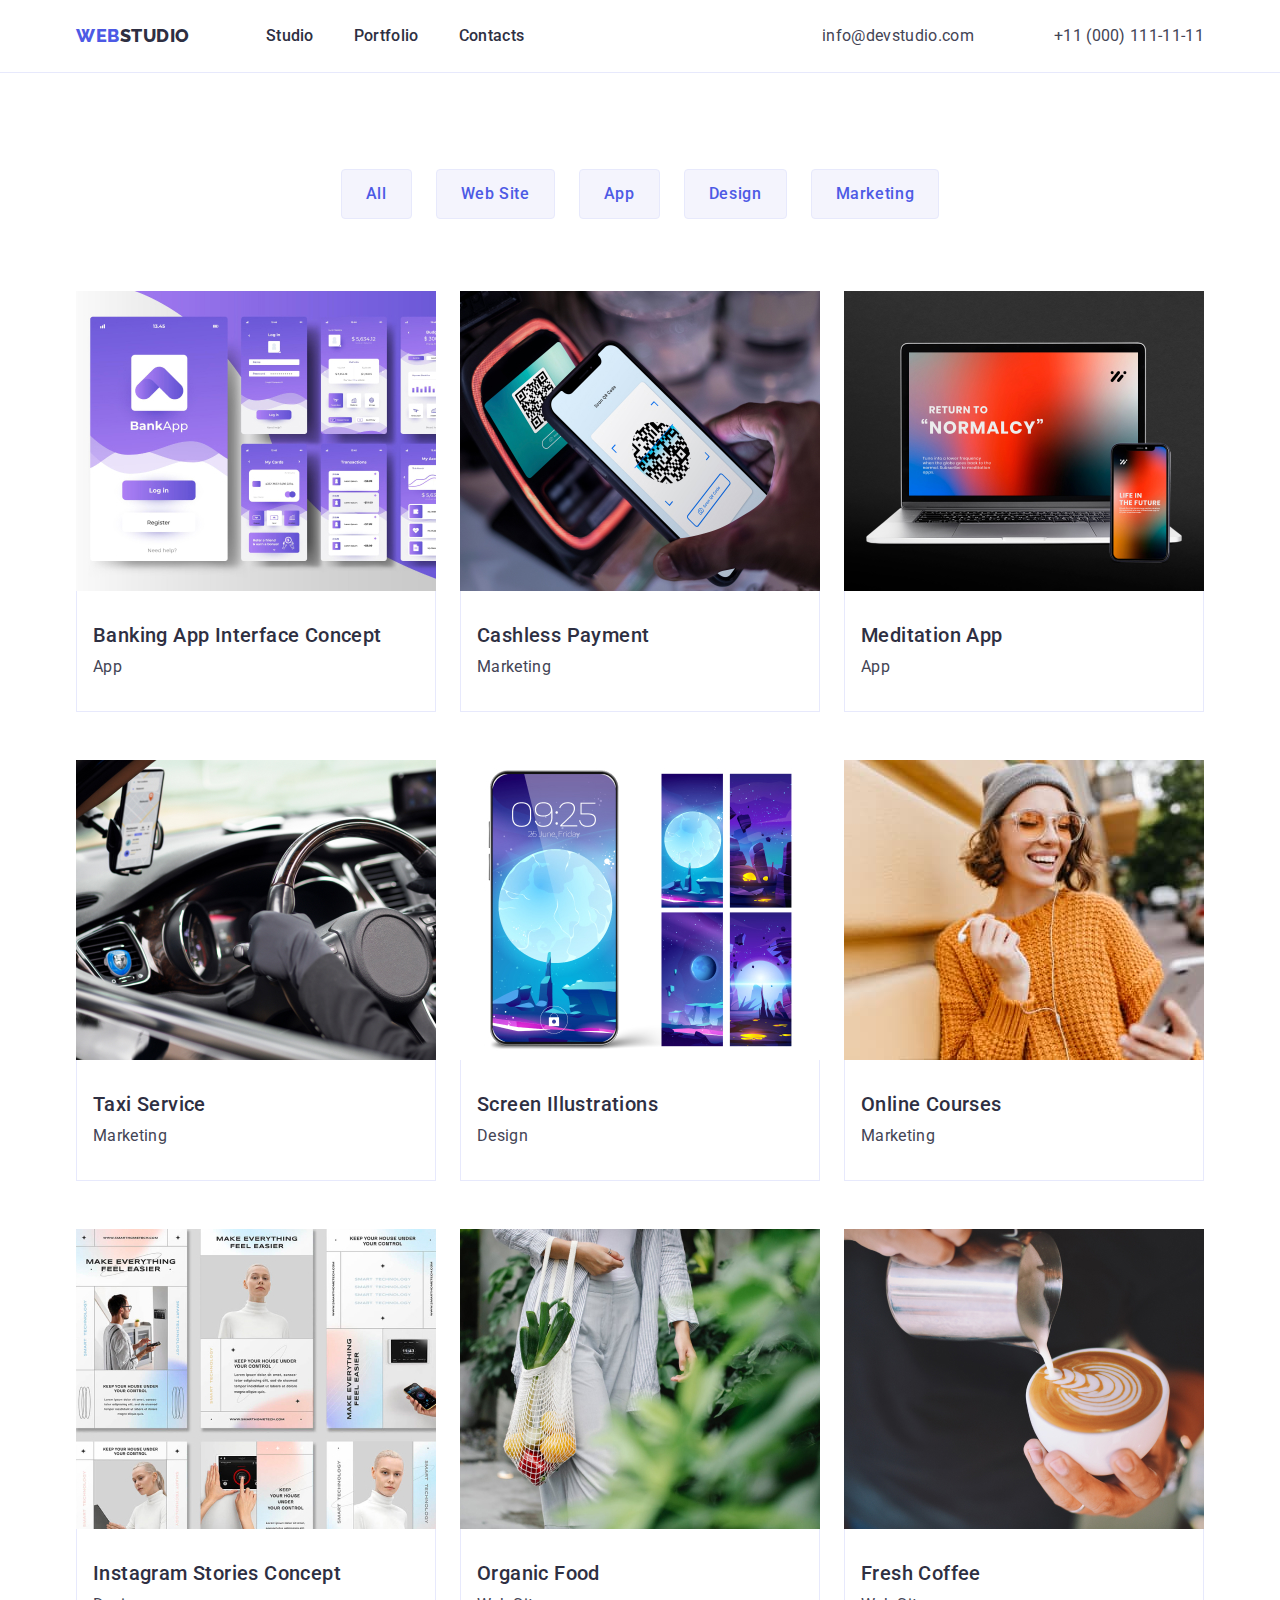
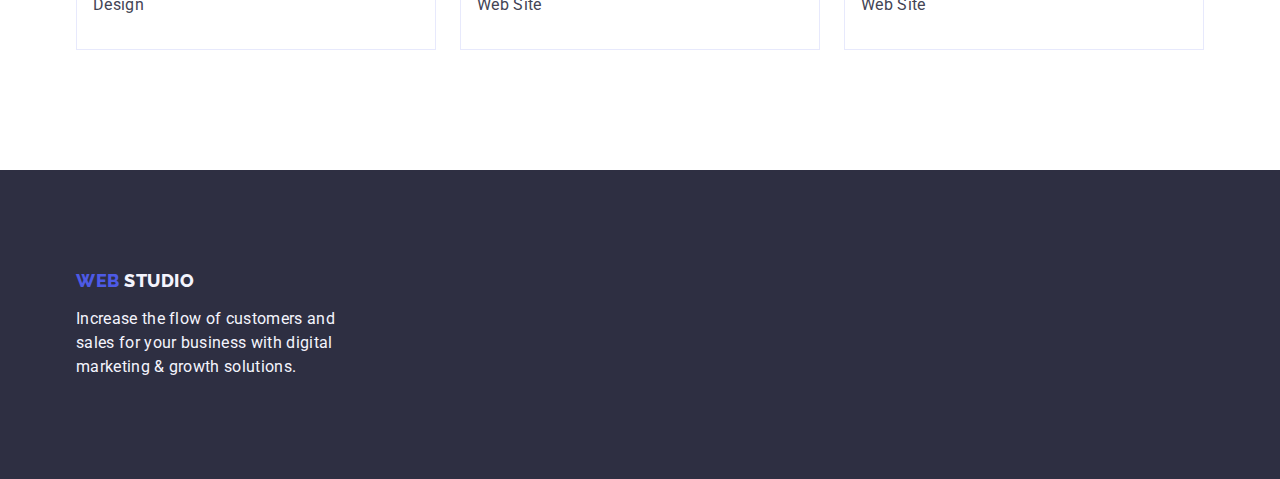
==== portfolio.html @ 2a4f8f0a "Initial commit" ====
<!DOCTYPE html>
<html lang="en">
	<head>
		<meta charset="UTF-8" />
		<meta http-equiv="X-UA-Compatible" content="IE=edge" />
		<meta name="viewport" content="width=device-width, initial-scale=1.0" />
		<link rel="preconnect" href="https://fonts.googleapis.com" />
		<link rel="preconnect" href="https://fonts.gstatic.com" crossorigin />
		<link
			href="https://fonts.googleapis.com/css2?family=Raleway:wght@800&family=Roboto:wght@400;500;700&display=swap"
			rel="stylesheet"
		/>
		<link
			rel="stylesheet"
			href="https://cdnjs.cloudflare.com/ajax/libs/modern-normalize/1.1.0/modern-normalize.min.css"
		/>
		<link rel="stylesheet" href="./css/style.css" />
		<title>Document</title>
	</head>
	<body>
		<header class="header">
			<div class="container header-container">
				<nav class="nav">
					<a class="logo link" href="./index.html">
						Web
						<span class="logosp">Studio</span>
					</a>
					<ul class="menu list">
						<li class="menu-item link">
							<a class="menu-nav link" href="./index.html">Studio</a>
						</li>
						<li class="menu-item link">
							<a class="menu-nav link" href="./portfolio.html">Portfolio</a>
						</li>
						<li class="menu-item link">
							<a class="menu-nav link" href="">Contacts</a>
						</li>
					</ul>
				</nav>
				<address class="address">
					<ul class="address-list list">
						<li><a class="add link" href="mailto:info@devstudio.com">info@devstudio.com</a></li>
						<li><a class="add link tel" href="tel:+110001111111">+11 (000) 111-11-11</a></li>
					</ul>
				</address>
			</div>
		</header>
		<main>
			<section class="section-portfolio">
				<div class="container">
					<h1 hidden class="visually-hidden">av</h1>
					<ul class="list filtr">
						<li><button class="filtrbtnprt" type="button">All</button></li>
						<li><button class="filtrbtnprt" type="button">Web Site</button></li>
						<li><button class="filtrbtnprt" type="button">App</button></li>
						<li><button class="filtrbtnprt" type="button">Design</button></li>
						<li><button class="filtrbtnprt" type="button">Marketing</button></li>
					</ul>
					<ul class="list list-menufltr">
						<li class="menufltr">
							<a href="" class="link">
								<img class="image" src="./images/img5.jpg" alt="Мобільний додаток" width="360" height="300" />
								<div class="filter">
									<h2 class="prtname">Banking App Interface Concept</h2>
									<p class="p-filters">App</p>
								</div>
							</a>
						</li>
						<li class="menufltr">
							<a href="" class="link">
								<img
									class="image"
									src="./images/img7.jpg"
									alt="Безконтактна оплата телефоном"
									width="360"
									height="300"
								/>
								<div class="filter">
									<h2 class="prtname">Cashless Payment</h2>
									<p class="p-filters">Marketing</p>
								</div>
							</a>
						</li>
						<li class="menufltr">
							<a href="" class="link">
								<img class="image" src="./images/img6.jpg" alt="Ноутбук" width="360" height="300" />
								<div class="filter">
									<h2 class="prtname">Meditation App</h2>
									<p class="p-filters">App</p>
								</div>
							</a>
						</li>

						<li class="menufltr">
							<a href="" class="link">
								<img class="image" src="./images/img10.jpg" alt="Кермо автомобіля" width="360" height="300" />
								<div class="filter">
									<h2 class="prtname">Taxi Service</h2>
									<p class="p-filters">Marketing</p>
								</div>
							</a>
						</li>
						<li class="menufltr">
							<a href="" class="link">
								<img class="image" src="./images/img11.jpg" alt="Заставка на телефоні" width="360" height="300" />
								<div class="filter">
									<h2 class="prtname">Screen Illustrations</h2>
									<p class="p-filters">Design</p>
								</div>
							</a>
						</li>
						<li class="menufltr">
							<a href="" class="link">
								<img class="image" src="./images/img8.jpg" alt="Дівчина слухає курси" width="360" height="300" />
								<div class="filter">
									<h2 class="prtname">Online Courses</h2>
									<p class="p-filters">Marketing</p>
								</div>
							</a>
						</li>

						<li class="menufltr">
							<a href="" class="link">
								<img class="image" src="./images/img12.jpg" alt="Історії Інстаграм" width="360" height="300" />
								<div class="filter">
									<h2 class="prtname">Instagram Stories Concept</h2>
									<p class="p-filters">Design</p>
								</div>
							</a>
						</li>
						<li class="menufltr">
							<a href="" class="link">
								<img class="image" src="./images/img14.jpg" alt="Овочі в пакеті" width="360" height="300" />
								<div class="filter">
									<h2 class="prtname">Organic Food</h2>
									<p class="p-filters">Web Site</p>
								</div>
							</a>
						</li>
						<li class="menufltr">
							<a href="" class="link">
								<img class="image" src="./images/img13.jpg" alt="Кава" width="360" height="300" />
								<div class="filter">
									<h2 class="prtname">Fresh Coffee</h2>
									<p class="p-filters">Web Site</p>
								</div>
							</a>
						</li>
					</ul>
				</div>
			</section>
		</main>
		<footer class="footer">
			<div class="container">
				<a class="footerlg link" href="./index.html">
					Web
					<span class="footer-logosp link">Studio</span>
				</a>
				<p class="footer-description">
					Increase the flow of customers and sales for your business with digital marketing & growth solutions.
				</p>
			</div>
		</footer>
	</body>
</html>
---- css/style.css ----
:root {
	/* білий колір і задивка стор #ffffff */
	--white-kolor: #ffffff;

	/* колір основного тексту і заливка  #2E2F42 */
	--title-text-color: #2e2f42;

	/* колір другорядного тексту #434455 */
	--secondary-text-color: #434455;

	/* синя кнопка і веб IRIS color #4D5AE5 */
	--iris-web: #4d5ae5;
	/* button for portfolio#404BBF */
	--ocean-color: #404bbf;
	/* hover and focus */
	--hover-focus: #404bbf;
	/* colors footer studio  #F4F4FD;*/
	--color-text-p: #f4f4fd;
	/* кнопка для бордера */
	--border-button: #e7e9fc;
}

.list {
	list-style: none;
}

.link {
	text-decoration: none;
}

.button {
	cursor: pointer;
}

h1,
h2,
h3,
h4,
p {
	margin-top: 0;
	margin-bottom: 0;
	padding-left: 0;
}

ul,
ol {
	margin-top: 0;
	margin-bottom: 0;
	padding-left: 0;
}

img {
	display: block;
}

body {
	background-color: #ffffff;
	font-family: "Roboto", sans-serif;
	color: var(--secondary-text-color);
}

.header-container {
	display: flex;
	align-items: center;
}

.container {
	width: 1158px;
	margin-left: auto;
	margin-right: auto;
	padding-left: 15px;
	padding-right: 15px;
}

/* header */

.header {
	display: flex;
	align-items: center;
	border-bottom: 1px solid #e7e9fc;
}

.nav {
	display: flex;
	align-items: center;
}

.logo {
	font-family: "Raleway", sans-serif;
	font-style: normal;
	font-weight: 800;
	font-size: 18px;
	line-height: 1.17;
	display: flex;
	align-items: center;
	letter-spacing: 0.03em;
	text-transform: uppercase;
	color: var(--iris-web);
	margin-right: 76px;
	padding-top: 24px;
	padding-bottom: 24px;
}

.logosp {
	color: var(--title-text-color);
}
.logo:hover,
.logo:focus {
	color: var(--iris-web);
}

/* Body Medium */
.menu {
	display: flex;
	gap: 40px;
}

.menu-nav {
	display: block;
	padding-top: 24px;
	padding-bottom: 24px;
	font-weight: 500;
	font-size: 16px;
	line-height: 1.5;
	letter-spacing: 0.02em;
	color: var(--title-text-color);
}

.menu-nav:hover,
.menu-nav:focus {
	color: var(--hover-focus);
}

.address {
	font-style: normal;
	margin-left: auto;
}

.address-list {
	display: flex;
	gap: 40px;
}

.add {
	color: var(--secondary-text-color);
	line-height: 1.5;
	letter-spacing: 0.02em;
}

.add:hover,
.add:focus {
	color: var(--ocean-color);
}

.tel {
	margin-left: 40px;
}

/* Header 1 */

.hero {
	background-color: var(--title-text-color);
	padding-top: 188px;
	padding-bottom: 188px;
}

/* .hero-container {
	padding-top: 188px;
	padding-bottom: 188px;
} */

.hero-title {
	font-weight: 700;
	font-size: 56px;
	line-height: 1.07;
	text-align: center;
	letter-spacing: 0.02em;
	color: #ffffff;
	/* розмітка */
	margin-left: auto;
	margin-right: auto;
	margin-bottom: 48px;
	max-width: 496px;
}

/* Button */
.modal-btn {
	font-family: "Roboto", sans-serif;
	font-weight: 500;
	font-size: 16px;
	line-height: 1.5;
	display: flex;
	align-items: center;
	letter-spacing: 0.04em;
	color: #ffffff;
	cursor: pointer;
	background-color: var(--iris-web);

	/* розмітка */
	display: block;
	min-width: 169px;
	border: none;
	border-radius: 4px;
	padding: 16px 32px 16px 32px;
	height: 56px;
	margin-left: auto;
	margin-right: auto;
}

.modal-btn:hover,
.modal-btn:focus {
	background-color: var(--hover-focus);
}

.filtrbtn {
	color: var(--iris-web);
}

.filtrbtn:hover,
.filtrbtn:focus {
	color: var(--white-kolor);
	background-color: var(--ocean-color);
}

.visually-hidden {
	position: absolute;
	width: 1px;
	height: 1px;
	margin: -1px;
	border: 0;
	padding: 0;

	white-space: nowrap;
	clip-path: inset(100%);
	clip: rect(0 0 0 0);
	overflow: hidden;
}

.section-spdt {
	padding-top: 120px;
	padding-bottom: 120px;
}

.spdt {
	display: flex;
	align-items: center;
}

.list-spdt {
	display: flex;
	align-items: center;
	gap: 24px;
}

.spdt-card {
	width: calc((100% - 72px) / 4);
}

.hidden {
	color: var(--title-text-color);
	font-style: normal;
}

/* Header 3 */
.title-list {
	font-weight: 500;
	font-size: 20px;
	line-height: 1.2;
	letter-spacing: 0.02em;
	color: var(--title-text-color);
	margin-bottom: 8px;
}

.title-description {
	font-weight: 400;
	font-size: 16px;
	line-height: 1.5;
	letter-spacing: 0.02em;
	color: var(--secondary-text-color);
}

/* Header 2 */
.aboutus {
	padding-top: 0;
	padding-bottom: 120px;
}

.wrwd {
	font-weight: 700;
	font-size: 36px;
	line-height: 1.11;
	text-align: center;
	letter-spacing: 0.02em;
	text-transform: capitalize;
	color: var(--title-text-color);

	margin-bottom: 72px;
}

/* .wrwd-container {
	padding-bottom: 120px;
} */

.card-wrwd {
	display: flex;
	gap: 24px;
}

.section-portfolio {
	background-color: var(--white-kolor);
}
/* Header 3 */

.team {
	background-color: var(--color-text-p);
	padding: 120px 0;
}

.team-list {
	border-radius: 0px 0px 4px 4px;
	flex-basis: calc((100% - 3 * 24px) / 4);
	background-color: var(--white-kolor);
}

.team-our {
	font-size: 36px;
	line-height: 1.11;
	text-align: center;
	letter-spacing: 0.02em;
	text-transform: capitalize;
	color: var(--title-text-color);
	/* розмітка */
	margin-left: auto;
	margin-right: auto;
	margin-bottom: 72px;
}

.our-team {
	display: flex;
	align-items: center;
	gap: 24px;
	/* width: calc((100% - 72px) / 4); */
}

.team-list {
	background-color: var(--white-kolor);
}

.image {
	display: block;
}

.team-card {
	padding: 32px 16px;
}

.list-title {
	font-weight: 500;
	font-size: 20px;
	line-height: 1.2;
	text-align: center;
	letter-spacing: 0.02em;
	color: var(--title-text-color);
	margin-bottom: 8px;
}

.list-description {
	font-weight: 400;
	font-size: 16px;
	line-height: 1.5;
	text-align: center;
	letter-spacing: 0.02em;
	color: var(--secondary-text-color);
}

.footer {
	background-color: #2e2f42;
	padding-top: 100px;
	padding-bottom: 100px;
}

.footerlg {
	display: inline-block;
	margin-bottom: 16px;
	font-family: "Raleway", sans-serif;
	font-weight: 800;
	font-size: 18px;
	line-height: 1.17;
	letter-spacing: 0.03em;
	text-transform: uppercase;
	color: var(--iris-web);
	/* розмітка */
}

.footer-logosp {
	font-family: "Raleway", sans-serif;
	font-weight: 800;
	font-size: 18px;
	line-height: 1.17;
	align-items: center;
	letter-spacing: 0.03em;
	text-transform: uppercase;
	color: var(--color-text-p);
}

.footer-description {
	font-family: "Roboto", sans-serif;
	font-weight: 400;
	font-size: 16px;
	line-height: 1.5;
	letter-spacing: 0.02em;
	color: #f4f4fd;
	/* розмітка */
	display: flex;
	max-width: 264px;
}

.section-portfolio {
	padding: 96px 0 120px;
}

.filtr {
	display: flex;
	justify-content: center;
	gap: 24px;
	margin-bottom: 72px;
}

.list-menufltr {
	display: flex;
	align-items: center;
	gap: 48px 24px;
	flex-wrap: wrap;
}

.filter {
	/* display: flex; */
	flex-direction: column;
	justify-content: center;
	align-items: flex-start;
	border: 1px solid #e7e9fc;
	gap: 8px;
	padding: 32px 16px;
	border-top: none;
}

.h3-filters {
	font-weight: 500;
	font-size: 20px;
	line-height: 1.2;
	letter-spacing: 0.02em;
	color: var(--title-text-color);
}

.p-filters {
	font-weight: 400;
	font-size: 16px;
	line-height: 1.5;
	letter-spacing: 0.02em;
	color: var(--secondary-text-color);
}

/* PORTFOLIO  */
.filtrbtnprt {
	font-family: "Roboto", sans-serif;
	letter-spacing: 0.04em;
	font-weight: 500;
	font-size: 16px;
	line-height: 1.5;
	color: var(--iris-web);
	background-color: var(--color-text-p);
	cursor: pointer;
	/* розмітка */
	display: block;
	padding: 12px 24px;
	border-radius: 4px;
	border: 1px solid var(--border-button);
}

.filtrbtnprt:hover,
.filtrbtnprt:focus {
	color: var(--white-kolor);
	background-color: var(--ocean-color);
	border: 1px solid transparent;
}

.prtname {
	font-weight: 500;
	font-size: 20px;
	line-height: 1.2;
	letter-spacing: 0.02em;
	color: var(--title-text-color);
	margin-bottom: 8px;
}
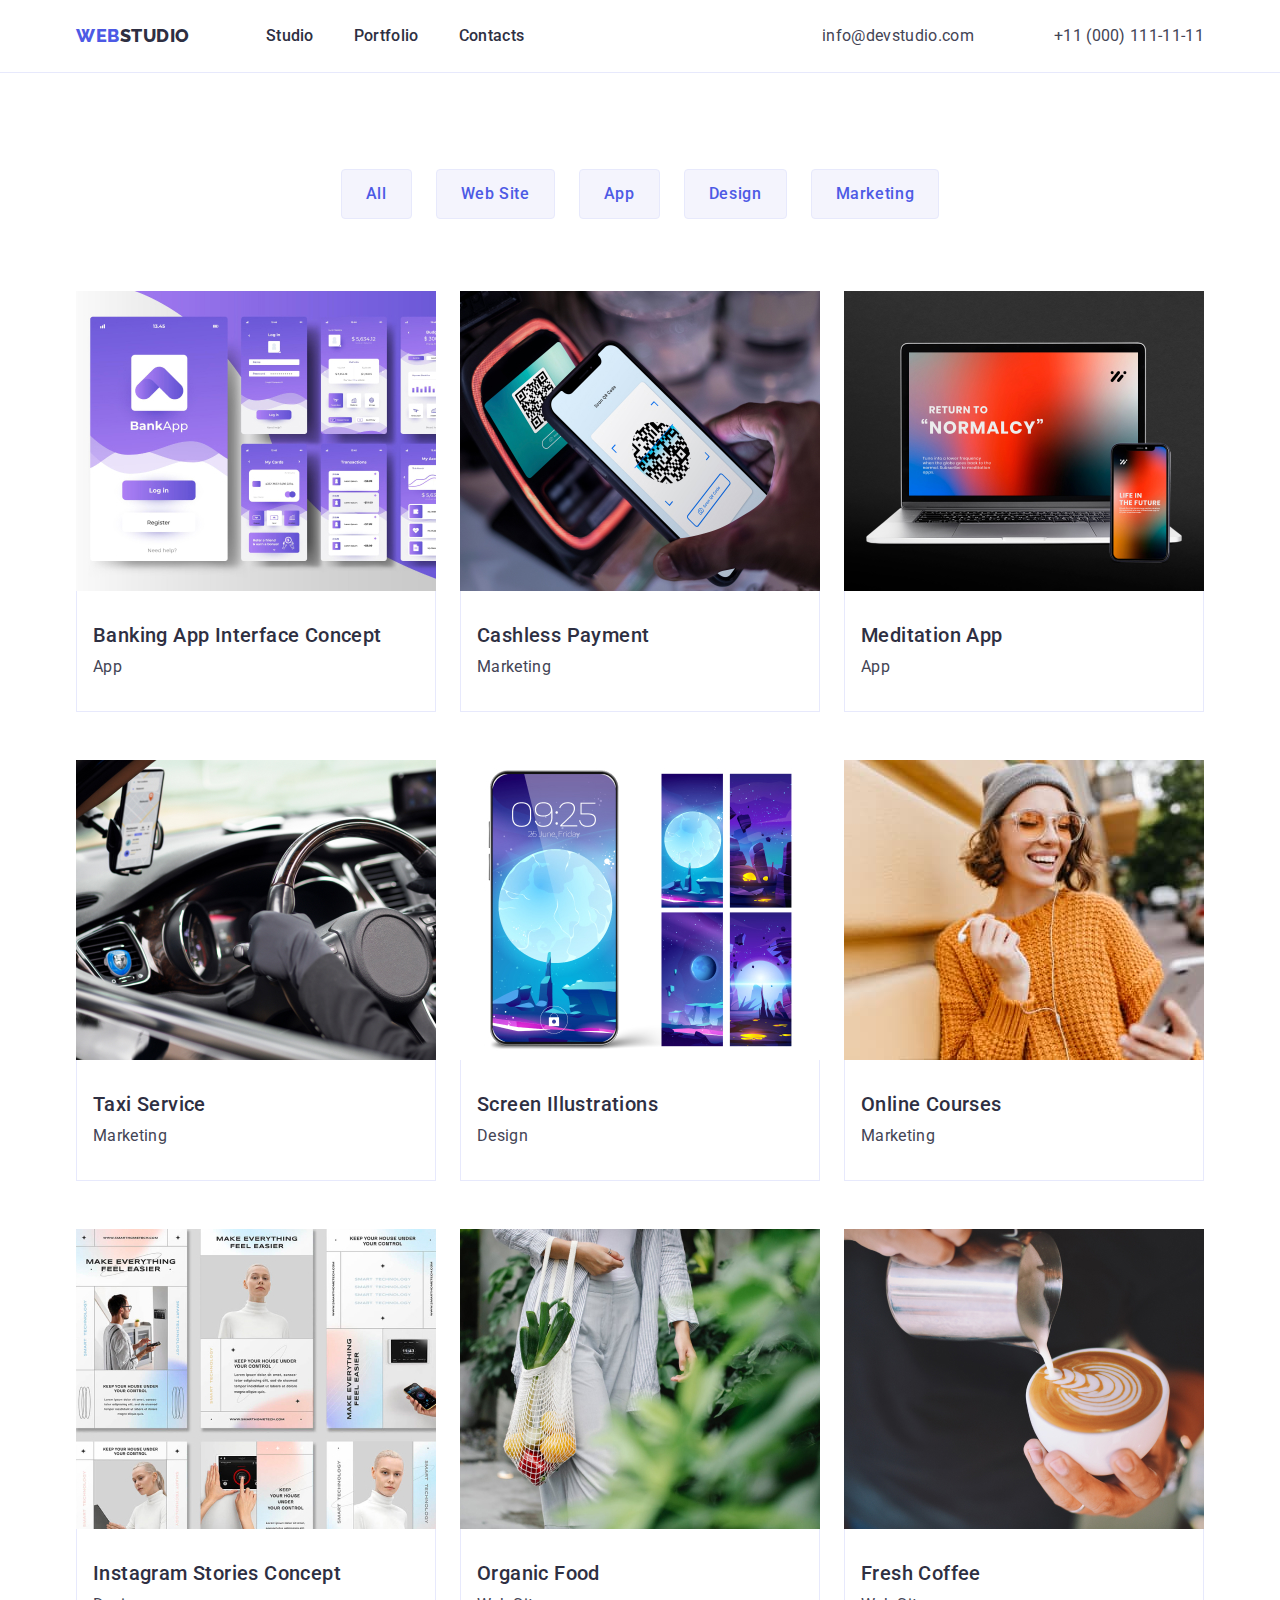
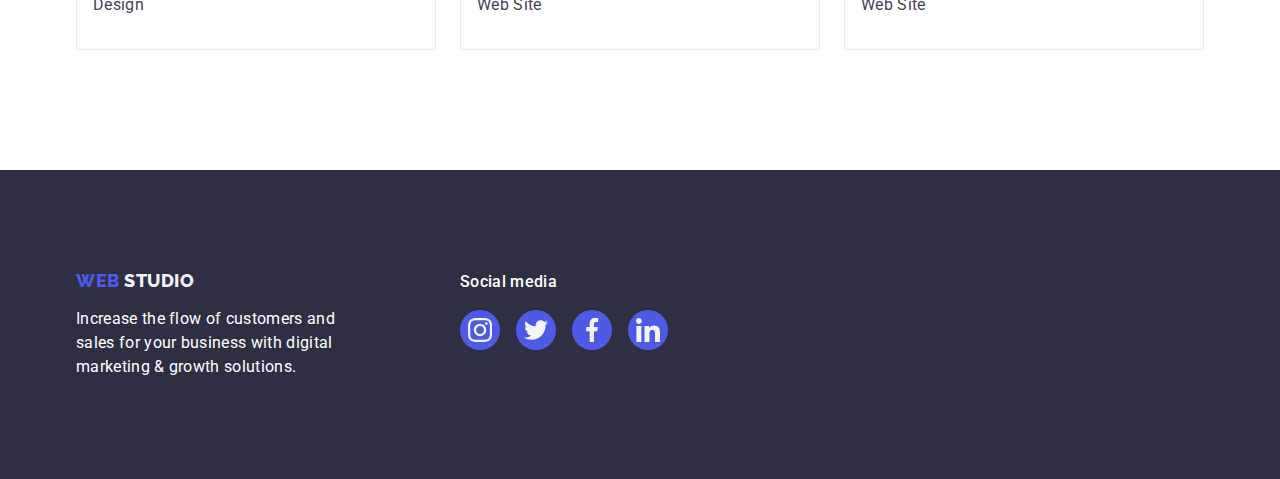
==== commit 5f230ea5: "3" ====
--- a/portfolio.html
+++ b/portfolio.html
@@ -151,14 +151,52 @@
 			</section>
 		</main>
 		<footer class="footer">
-			<div class="container">
-				<a class="footerlg link" href="./index.html">
-					Web
-					<span class="footer-logosp link">Studio</span>
-				</a>
-				<p class="footer-description">
-					Increase the flow of customers and sales for your business with digital marketing & growth solutions.
-				</p>
+			<div class="container footer-container">
+				<div class="ft-container">
+					<a class="footerlg link" href="./index.html">
+						Web
+						<span class="footer-logosp link">Studio</span>
+					</a>
+					<p class="footer-description">
+						Increase the flow of customers and sales for your business with digital marketing & growth solutions.
+					</p>
+				</div>
+				<div class="social-media">
+					<p class="social-footer">Social media</p>
+					<ul class="s-networks-footer list">
+						<li class="social-networks-items">
+							<a href="" class="social-networks">
+								<svg class="socialnetworks-icon" width="24" height="24" aria-label="instagram">
+									<use href="./images/sprite.svg.svg#icon-instagram_22"></use>
+								</svg>
+							</a>
+						</li>
+
+						<li class="social-networks-items">
+							<a href="" class="social-networks">
+								<svg class="socialnetworks-icon" width="24" height="24" aria-label="twitter">
+									<use href="./images/sprite.svg.svg#icon-twitter_11"></use>
+								</svg>
+							</a>
+						</li>
+
+						<li class="social-networks-items">
+							<a href="" class="social-networks">
+								<svg class="socialnetworks-icon" width="24" height="24" aria-label="facebook">
+									<use href="./images/sprite.svg.svg#icon-facebook_11"></use>
+								</svg>
+							</a>
+						</li>
+
+						<li class="social-networks-items">
+							<a href="" class="social-networks">
+								<svg class="socialnetworks-icon" width="24" height="24" aria-label="linkedin">
+									<use href="./images/sprite.svg.svg#icon-linkedin_11"></use>
+								</svg>
+							</a>
+						</li>
+					</ul>
+				</div>
 			</div>
 		</footer>
 	</body>
--- a/css/style.css
+++ b/css/style.css
@@ -159,14 +159,21 @@
 /* Header 1 */
 
 .hero {
+	max-width: 1440px;
+	height: 600px;
 	background-color: var(--title-text-color);
 	padding-top: 188px;
 	padding-bottom: 188px;
+	margin: 0 auto;
+	background-image: linear-gradient(rgba(46, 47, 66, 0.7), rgb(46, 47, 66, 0.7)),
+		url("../images/people-office\ 1\ \(1\).jpg");
+	background-size: cover;
+	background-repeat: no-repeat;
+	background-position: center;
 }
 
 /* .hero-container {
-	padding-top: 188px;
-	padding-bottom: 188px;
+	background-image: url("../images/people-office\ 1\ \(1\).jpg");
 } */
 
 .hero-title {
@@ -279,6 +286,16 @@
 	color: var(--secondary-text-color);
 }
 
+.svg-spdt {
+	display: flex;
+	justify-content: center;
+	align-items: center;
+	height: 112px;
+	margin-bottom: 8px;
+	border-radius: 4px;
+	background-color: var(--color-text-p);
+}
+
 /* Header 2 */
 .aboutus {
 	padding-top: 0;
@@ -344,6 +361,7 @@
 
 .team-list {
 	background-color: var(--white-kolor);
+	box-shadow: 0px 1px 6px rgba(46, 47, 66, 0.08), 0px 1px 1px rgba(46, 47, 66, 0.16), 0px 2px 1px rgba(46, 47, 66, 0.08);
 }
 
 .image {
@@ -370,13 +388,87 @@
 	line-height: 1.5;
 	text-align: center;
 	letter-spacing: 0.02em;
+	margin-bottom: 8px;
 	color: var(--secondary-text-color);
+}
+
+.s-networks-footer {
+	display: flex;
+	gap: 16px;
+	cursor: pointer;
+}
+
+.social-networks {
+	display: flex;
+	justify-content: center;
+	align-items: center;
+	width: 40px;
+	height: 40px;
+	border-radius: 50%;
+	background-color: var(--iris-web);
+}
+.social-networks:hover,
+.social-networks:focus {
+	background-color: var(--ocean-color);
+}
+
+.customers {
+	display: flex;
+	justify-content: center;
+	align-items: center;
+	width: 168px;
+	height: 88px;
+	box-sizing: border-box;
+	border: 1px solid #8e8f99;
+	border-radius: 4px;
+}
+
+.customers-section {
+	padding: 120px 0;
+}
+
+.customers-cont {
+	margin-left: auto;
+	margin-right: auto;
+}
+
+.customers-h2 {
+	display: flex;
+	justify-content: center;
+	align-items: center;
+	margin-bottom: 72px;
+	gap: 24px;
+
+	font-size: 36px;
+	line-height: 1.11;
+	text-align: center;
+	letter-spacing: 0.02em;
+	text-transform: capitalize;
+	color: var(--title-text-color);
+}
+
+.customers-list {
+	display: flex;
+	justify-content: center;
+	align-items: center;
+	gap: 24px;
+	cursor: pointer;
 }
 
 .footer {
 	background-color: #2e2f42;
 	padding-top: 100px;
 	padding-bottom: 100px;
+}
+
+.footer-container {
+	display: flex;
+	align-items: baseline;
+}
+
+.ft-container {
+	max-width: 264px;
+	margin-right: 120px;
 }
 
 .footerlg {
@@ -404,15 +496,35 @@
 }
 
 .footer-description {
+	display: flex;
 	font-family: "Roboto", sans-serif;
 	font-weight: 400;
 	font-size: 16px;
 	line-height: 1.5;
 	letter-spacing: 0.02em;
-	color: #f4f4fd;
+	color: var(--white-kolor);
 	/* розмітка */
-	display: flex;
+	margin-top: 0;
+	margin-bottom: 0;
 	max-width: 264px;
+}
+
+.social-footer {
+	color: var(--white-kolor);
+	font-style: normal;
+	font-weight: 500;
+	font-size: 16px;
+	line-height: 1.5;
+	letter-spacing: 0.02em;
+	margin-bottom: 16px;
+}
+
+.s-networks {
+	display: flex;
+	justify-content: center;
+	align-items: center;
+	gap: 24px;
+	cursor: pointer;
 }
 
 .section-portfolio {
@@ -482,6 +594,7 @@
 	color: var(--white-kolor);
 	background-color: var(--ocean-color);
 	border: 1px solid transparent;
+	box-shadow: 0px 3px 1px rgba(0, 0, 0, 0.1), 0px 2px 1px rgba(0, 0, 0, 0.08), 0px 2px 2px rgba(0, 0, 0, 0.12);
 }
 
 .prtname {
